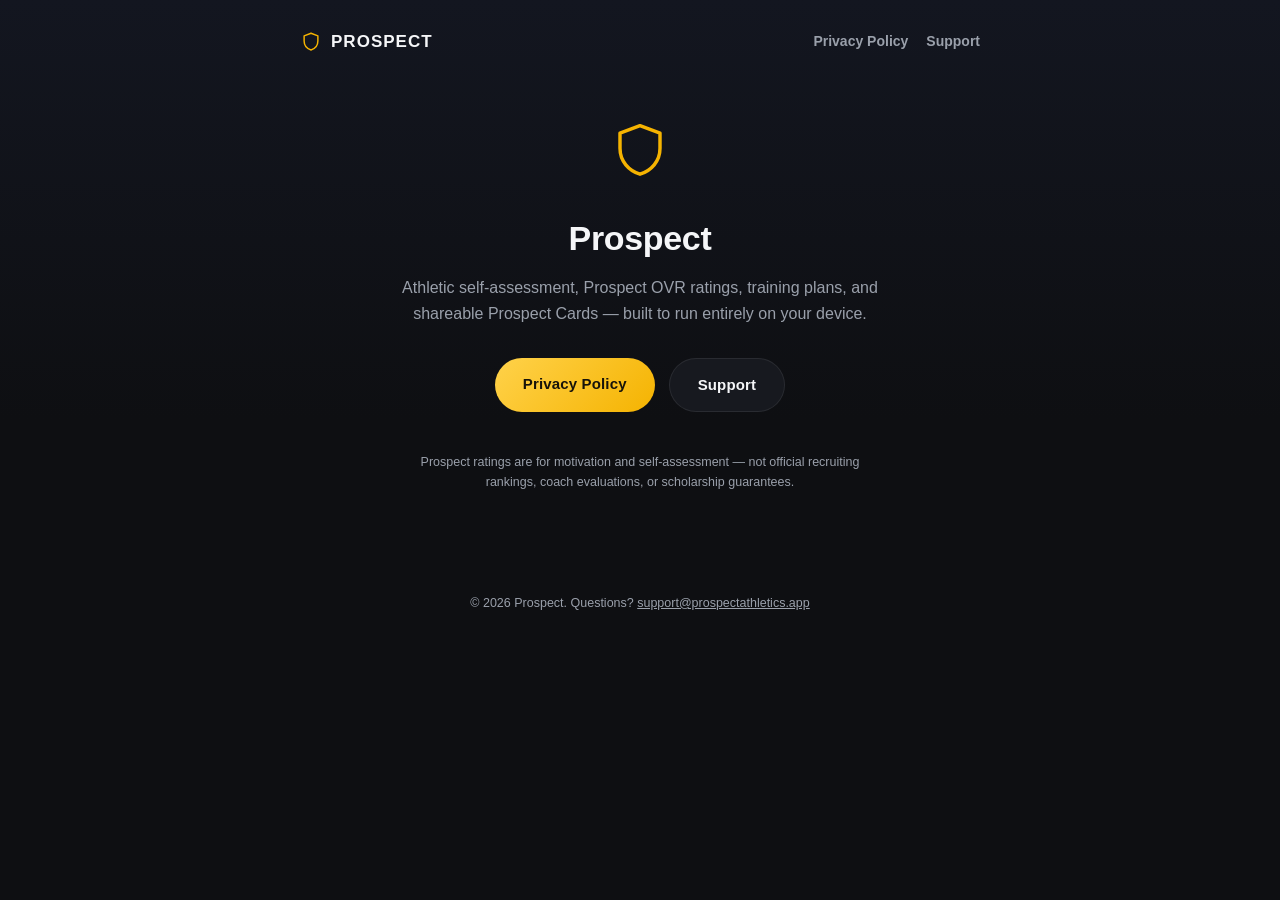
==== index.html @ e05916c9 "Publish Prospect legal site" ====
<!doctype html>
<html lang="en">
<head>
  <meta charset="utf-8" />
  <meta name="viewport" content="width=device-width, initial-scale=1" />
  <title>Prospect — Privacy &amp; Support</title>
  <meta name="description" content="Privacy Policy and Support information for the Prospect iOS app." />
  <link rel="stylesheet" href="styles.css" />
</head>
<body>
  <div class="wrap">
    <header class="site-header">
      <a class="brand" href="index.html" aria-label="Prospect home">
        <svg class="shield" viewBox="0 0 24 24" fill="none" xmlns="http://www.w3.org/2000/svg" aria-hidden="true">
          <path d="M12 2.5L19.5 5.3V11C19.5 15.9 16.2 19.4 12 20.7C7.8 19.4 4.5 15.9 4.5 11V5.3L12 2.5Z" stroke="#F5B301" stroke-width="1.6" stroke-linejoin="round"/>
        </svg>
        PROSPECT
      </a>
      <nav class="site-nav" aria-label="Primary">
        <a href="privacy-policy.html">Privacy Policy</a>
        <a href="support.html">Support</a>
      </nav>
    </header>

    <main>
      <section class="hero">
        <svg class="shield-lg" viewBox="0 0 24 24" fill="none" xmlns="http://www.w3.org/2000/svg" aria-hidden="true">
          <path d="M12 2.5L19.5 5.3V11C19.5 15.9 16.2 19.4 12 20.7C7.8 19.4 4.5 15.9 4.5 11V5.3L12 2.5Z" stroke="#F5B301" stroke-width="1.3" stroke-linejoin="round"/>
        </svg>
        <h1>Prospect</h1>
        <p class="lede">
          Athletic self-assessment, Prospect OVR ratings, training plans, and shareable
          Prospect Cards — built to run entirely on your device.
        </p>
        <div class="button-row">
          <a class="btn btn-primary" href="privacy-policy.html">Privacy Policy</a>
          <a class="btn btn-secondary" href="support.html">Support</a>
        </div>
        <p class="disclaimer">
          Prospect ratings are for motivation and self-assessment — not official recruiting
          rankings, coach evaluations, or scholarship guarantees.
        </p>
      </section>
    </main>

    <footer class="site-footer">
      &copy; 2026 Prospect. Questions? <a href="mailto:support@prospectathletics.app">support@prospectathletics.app</a>
    </footer>
  </div>
</body>
</html>
---- styles.css ----
/* Prospect legal/support site — black & gold, matches the app's design system.
   No external fonts, no tracking, no JS. */

:root {
  --background: #0e0f12;
  --backdrop-top: #131620;
  --surface: #17191f;
  --surface-high: #20242c;
  --gold: #f5b301;
  --gold-bright: #ffd24a;
  --text: #f5f6f8;
  --text-muted: #9aa0ab;
  --hairline: rgba(255, 255, 255, 0.08);
}

* {
  box-sizing: border-box;
}

html,
body {
  margin: 0;
  padding: 0;
}

body {
  background: linear-gradient(to bottom, var(--backdrop-top), var(--background) 420px);
  background-color: var(--background);
  color: var(--text);
  font-family: ui-rounded, -apple-system, BlinkMacSystemFont, "Segoe UI", Roboto,
    "Helvetica Neue", Arial, sans-serif;
  line-height: 1.6;
  -webkit-font-smoothing: antialiased;
  min-height: 100vh;
}

a {
  color: var(--gold-bright);
  text-decoration: none;
}

a:hover,
a:focus {
  text-decoration: underline;
}

.wrap {
  max-width: 720px;
  margin: 0 auto;
  padding: 0 20px 64px;
}

/* Header */

header.site-header {
  display: flex;
  align-items: center;
  justify-content: space-between;
  padding: 28px 0 8px;
  gap: 12px;
  flex-wrap: wrap;
}

.brand {
  display: flex;
  align-items: center;
  gap: 9px;
  font-weight: 800;
  font-size: 17px;
  letter-spacing: 0.06em;
  color: var(--text);
}

.brand .shield {
  width: 22px;
  height: 22px;
  flex: none;
}

.brand .tag {
  color: var(--gold);
  font-weight: 700;
  font-size: 10px;
  letter-spacing: 0.14em;
  margin-left: 2px;
}

nav.site-nav {
  display: flex;
  gap: 18px;
  font-weight: 600;
  font-size: 14px;
}

nav.site-nav a {
  color: var(--text-muted);
}

nav.site-nav a:hover {
  color: var(--gold-bright);
}

/* Hero (index page) */

.hero {
  text-align: center;
  padding: 56px 0 40px;
}

.hero .shield-lg {
  width: 64px;
  height: 64px;
  margin: 0 auto 20px;
}

.hero h1 {
  font-size: 34px;
  font-weight: 900;
  letter-spacing: -0.01em;
  margin: 0 0 10px;
}

.hero p.lede {
  color: var(--text-muted);
  font-size: 16px;
  max-width: 480px;
  margin: 0 auto 32px;
}

.button-row {
  display: flex;
  justify-content: center;
  gap: 14px;
  flex-wrap: wrap;
}

.btn {
  display: inline-block;
  padding: 14px 28px;
  border-radius: 999px;
  font-weight: 800;
  font-size: 15px;
  letter-spacing: 0.01em;
  text-decoration: none;
  transition: transform 0.15s ease, opacity 0.15s ease;
}

.btn:hover,
.btn:focus {
  text-decoration: none;
  transform: translateY(-1px);
}

.btn-primary {
  background: linear-gradient(135deg, var(--gold-bright), var(--gold));
  color: #17130a;
}

.btn-secondary {
  background: var(--surface);
  color: var(--text);
  border: 1px solid var(--hairline);
}

.disclaimer {
  margin-top: 40px;
  color: var(--text-muted);
  font-size: 12.5px;
  max-width: 480px;
  margin-left: auto;
  margin-right: auto;
}

/* Content pages (privacy / support) */

.page-header {
  padding: 20px 0 6px;
}

.page-header h1 {
  font-size: 28px;
  font-weight: 900;
  margin: 6px 0 4px;
}

.page-header .updated {
  color: var(--text-muted);
  font-size: 13px;
}

.back-link {
  display: inline-block;
  font-size: 14px;
  font-weight: 600;
  color: var(--text-muted);
}

.card {
  background: var(--surface);
  border: 1px solid var(--hairline);
  border-radius: 18px;
  padding: 28px 28px 8px;
  margin-top: 20px;
}

.card h2 {
  font-size: 18px;
  font-weight: 800;
  color: var(--gold);
  margin: 28px 0 10px;
}

.card h2:first-child {
  margin-top: 4px;
}

.card p {
  margin: 0 0 18px;
  color: var(--text);
}

.card ul {
  margin: 0 0 18px;
  padding-left: 22px;
  color: var(--text);
}

.card li {
  margin-bottom: 8px;
}

.card li:last-child {
  margin-bottom: 0;
}

.card strong {
  color: var(--gold-bright);
}

.card code {
  background: var(--surface-high);
  border-radius: 6px;
  padding: 2px 6px;
  font-size: 0.92em;
}

.email-box {
  display: inline-block;
  background: var(--surface-high);
  border: 1px solid var(--hairline);
  border-radius: 10px;
  padding: 10px 16px;
  font-weight: 700;
  color: var(--gold-bright);
  margin-bottom: 20px;
}

footer.site-footer {
  text-align: center;
  color: var(--text-muted);
  font-size: 12.5px;
  padding: 48px 0 12px;
}

footer.site-footer a {
  color: var(--text-muted);
  text-decoration: underline;
}

/* Mobile */

@media (max-width: 480px) {
  .hero h1 {
    font-size: 27px;
  }

  .wrap {
    padding: 0 16px 48px;
  }

  .card {
    padding: 22px 18px 6px;
  }

  header.site-header {
    padding-top: 22px;
  }
}
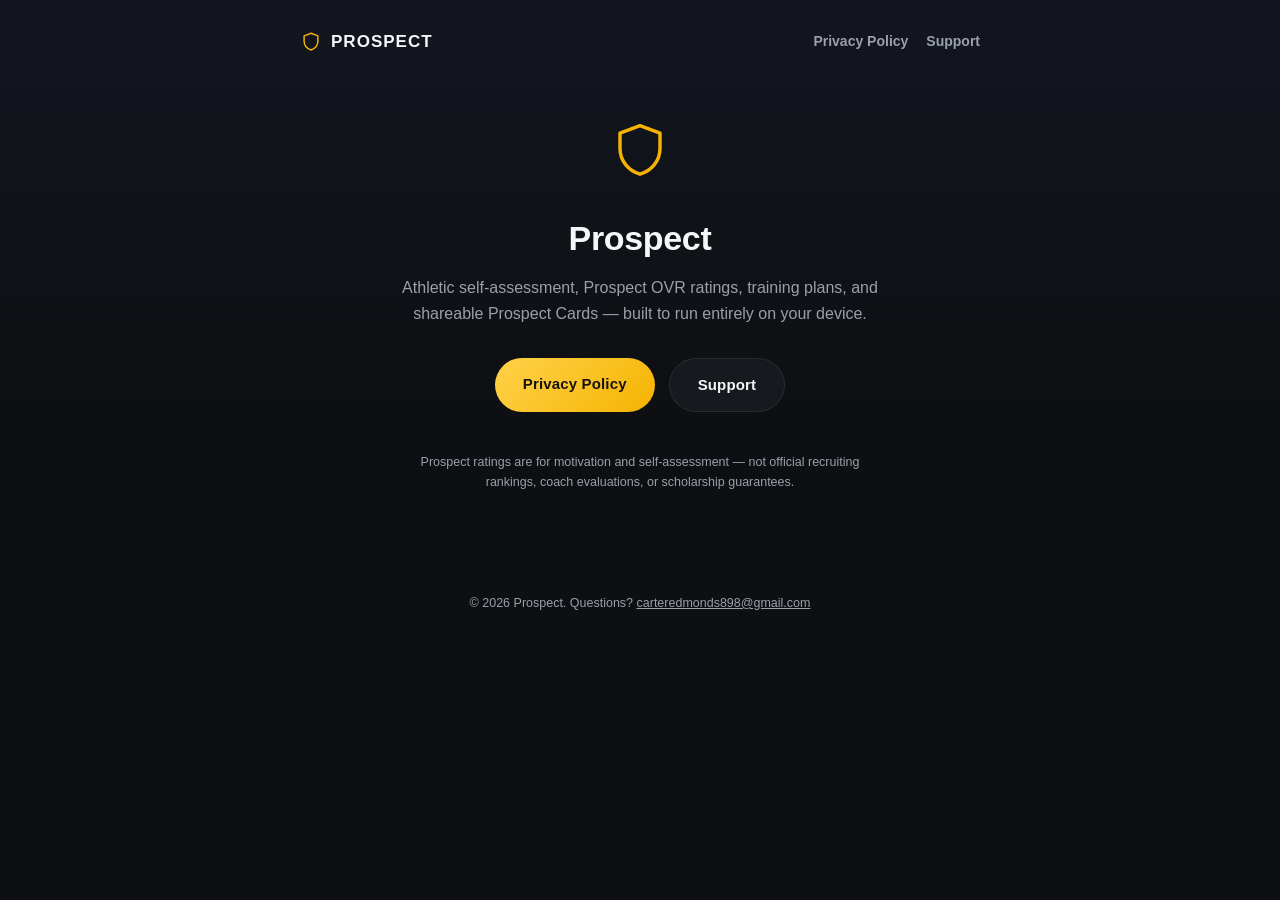
==== commit d627a377: "Update support contact email" ====
--- a/index.html
+++ b/index.html
@@ -44,7 +44,7 @@
     </main>
 
     <footer class="site-footer">
-      &copy; 2026 Prospect. Questions? <a href="mailto:support@prospectathletics.app">support@prospectathletics.app</a>
+      &copy; 2026 Prospect. Questions? <a href="mailto:carteredmonds898@gmail.com">carteredmonds898@gmail.com</a>
     </footer>
   </div>
 </body>
